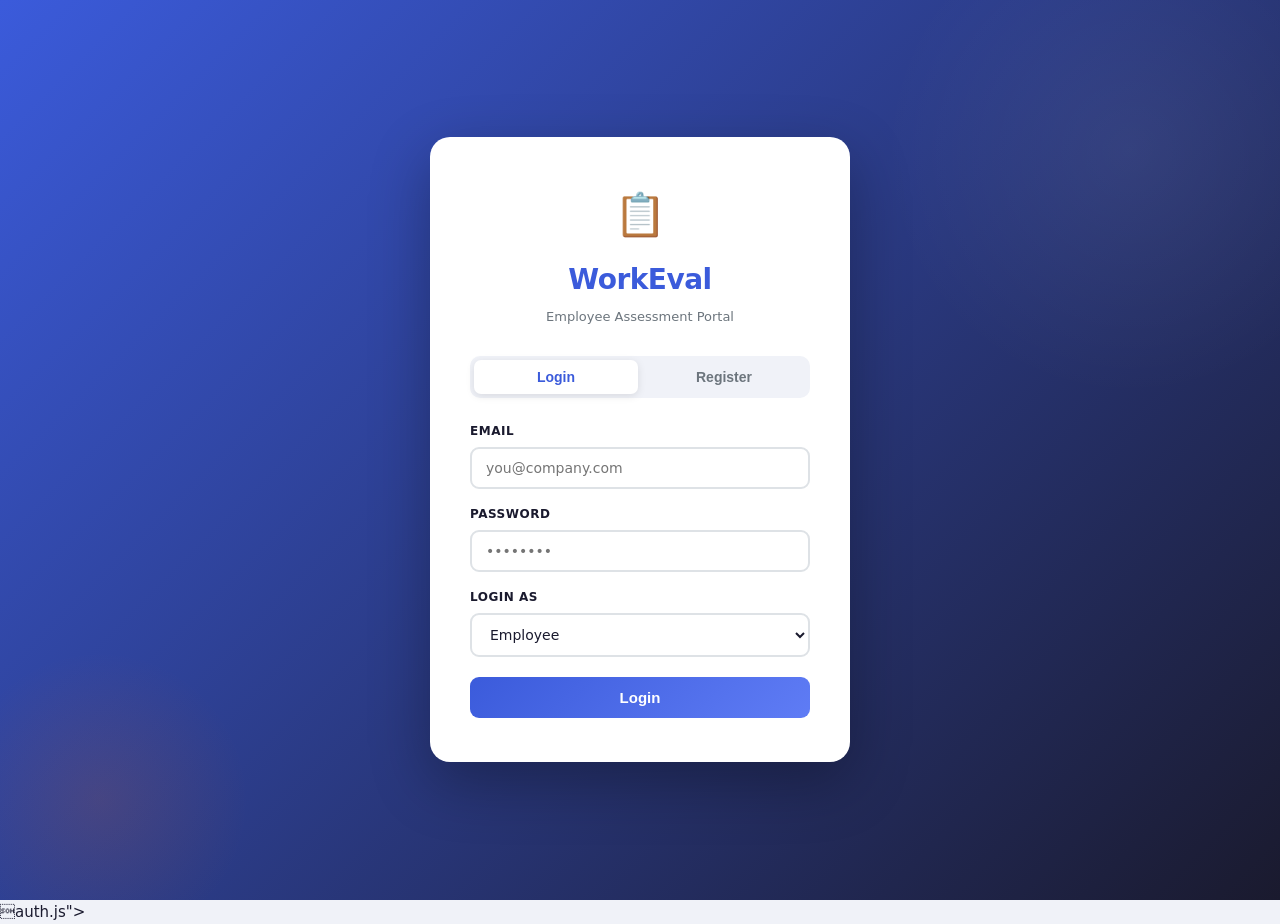
==== Frontend/index.html @ 1afdc10e "Add full project - Backend, Frontend, ML" ====
<!DOCTYPE html>
<html lang="en">
<head>
  <meta charset="UTF-8" />
  <meta name="viewport" content="width=device-width, initial-scale=1.0"/>
  <title>WorkEval – Employee Assessment</title>
  <link rel="stylesheet" href="style.css" />
  <link href="https://fonts.googleapis.com/css2?family=Poppins:wght@300;400;500;600;700;800&display=swap" rel="stylesheet">
</head>
<body>
  <div class="auth-wrapper">
    <div class="auth-card">
      <div class="brand">
        <span class="brand-icon">📋</span>
        <h1>WorkEval</h1>
        <p>Employee Assessment Portal</p>
      </div>

      <div class="tabs">
        <button class="tab active" onclick="switchTab('login')">Login</button>
        <button class="tab" onclick="switchTab('register')">Register</button>
      </div>

      <!-- Login Form -->
      <div id="login-form">
        <div class="form-group">
          <label>Email</label>
          <input type="email" id="login-email" placeholder="you@company.com" />
        </div>
        <div class="form-group">
          <label>Password</label>
          <input type="password" id="login-password" placeholder="••••••••" />
        </div>
        <div class="form-group">
          <label>Login as</label>
          <select id="login-role">
            <option value="employee">Employee</option>
            <option value="admin">Admin / HR</option>
          </select>
        </div>
        <button class="btn-primary" onclick="login()">Login</button>
        <div id="login-msg" class="msg"></div>
      </div>

      <!-- Register Form -->
      <div id="register-form" style="display:none">
        <div class="form-group">
          <label>Full Name</label>
          <input type="text" id="reg-name" placeholder="Jane Smith" />
        </div>
        <div class="form-group">
          <label>Email</label>
          <input type="email" id="reg-email" placeholder="you@company.com" />
        </div>
        <div class="form-group">
          <label>Password</label>
          <input type="password" id="reg-password" placeholder="••••••••" />
        </div>
        <div class="form-group">
          <label>Department</label>
          <input type="text" id="reg-dept" placeholder="Engineering" />
        </div>
        <button class="btn-primary" onclick="register()">Create Account</button>
        <div id="register-msg" class="msg"></div>
      </div>
    </div>
  </div>
  <script src="config.js"></script>
    auth.js"></script>
</body>
</html>
---- Frontend/style.css ----
/* ============ RESET & BASE ============ */
*, *::before, *::after { box-sizing: border-box; margin: 0; padding: 0; }

:root {
  --bg: #f0f2f8;
  --white: #ffffff;
  --primary: #3b5bdb;
  --primary-light: #e7ecff;
  --primary-dark: #2f4ac4;
  --accent: #f76707;
  --text: #1a1a2e;
  --muted: #6c757d;
  --border: #dee2e6;
  --success: #2f9e44;
  --danger: #e03131;
  --warning: #f59f00;
  --shadow: 0 2px 16px rgba(59,91,219,0.08);
  --shadow-lg: 0 8px 32px rgba(59,91,219,0.15);
  --radius: 12px;
}

body {
  font-family: 'Segoe UI', system-ui, sans-serif;
  background: var(--bg);
  color: var(--text);
  line-height: 1.6;
  font-size: 15px;
}

/* ============ ANIMATIONS ============ */
@keyframes fadeInUp {
  from { opacity: 0; transform: translateY(20px); }
  to   { opacity: 1; transform: translateY(0); }
}
@keyframes fadeIn {
  from { opacity: 0; }
  to   { opacity: 1; }
}
@keyframes slideInLeft {
  from { opacity: 0; transform: translateX(-24px); }
  to   { opacity: 1; transform: translateX(0); }
}
@keyframes slideInRight {
  from { opacity: 0; transform: translateX(24px); }
  to   { opacity: 1; transform: translateX(0); }
}
@keyframes scaleIn {
  from { opacity: 0; transform: scale(0.92); }
  to   { opacity: 1; transform: scale(1); }
}
@keyframes pulse {
  0%, 100% { box-shadow: 0 0 0 0 rgba(59,91,219,0.3); }
  50%       { box-shadow: 0 0 0 10px rgba(59,91,219,0); }
}
@keyframes shimmer {
  0%   { background-position: -200% 0; }
  100% { background-position: 200% 0; }
}
@keyframes countUp {
  from { opacity: 0; transform: translateY(8px); }
  to   { opacity: 1; transform: translateY(0); }
}
@keyframes spin {
  to { transform: rotate(360deg); }
}
@keyframes bounceIn {
  0%   { transform: scale(0.3); opacity: 0; }
  50%  { transform: scale(1.05); }
  70%  { transform: scale(0.95); }
  100% { transform: scale(1); opacity: 1; }
}
@keyframes progressFill {
  from { width: 0%; }
}
@keyframes glow {
  0%, 100% { box-shadow: 0 0 8px rgba(59,91,219,0.4); }
  50%       { box-shadow: 0 0 20px rgba(59,91,219,0.7); }
}
@keyframes floatUp {
  0%   { transform: translateY(0); }
  50%  { transform: translateY(-6px); }
  100% { transform: translateY(0); }
}
@keyframes ripple {
  0%   { transform: scale(0); opacity: 0.5; }
  100% { transform: scale(4); opacity: 0; }
}

.animate-fade-up   { animation: fadeInUp 0.5s ease both; }
.animate-fade      { animation: fadeIn 0.4s ease both; }
.animate-scale     { animation: scaleIn 0.4s ease both; }
.animate-slide-left { animation: slideInLeft 0.4s ease both; }

/* Stagger delays */
.delay-1 { animation-delay: 0.05s; }
.delay-2 { animation-delay: 0.1s; }
.delay-3 { animation-delay: 0.15s; }
.delay-4 { animation-delay: 0.2s; }

/* ============ AUTH PAGE ============ */
.auth-wrapper {
  min-height: 100vh;
  display: flex;
  align-items: center;
  justify-content: center;
  background: linear-gradient(135deg, #3b5bdb 0%, #1a1a2e 100%);
  padding: 20px;
  position: relative;
  overflow: hidden;
}
.auth-wrapper::before {
  content: '';
  position: absolute;
  width: 500px; height: 500px;
  background: radial-gradient(circle, rgba(255,255,255,0.06) 0%, transparent 70%);
  top: -100px; right: -100px;
  animation: floatUp 6s ease-in-out infinite;
}
.auth-wrapper::after {
  content: '';
  position: absolute;
  width: 300px; height: 300px;
  background: radial-gradient(circle, rgba(247,103,7,0.12) 0%, transparent 70%);
  bottom: -50px; left: -50px;
  animation: floatUp 8s ease-in-out infinite reverse;
}

.auth-card {
  background: var(--white);
  border-radius: 20px;
  padding: 44px 40px;
  width: 100%;
  max-width: 420px;
  box-shadow: 0 20px 60px rgba(0,0,0,0.3);
  animation: scaleIn 0.5s ease;
  position: relative;
  z-index: 1;
}

.brand { text-align: center; margin-bottom: 28px; }
.brand-icon {
  font-size: 42px;
  display: block;
  margin-bottom: 10px;
  animation: bounceIn 0.7s ease;
}
.brand h1 {
  font-size: 28px;
  font-weight: 800;
  color: var(--primary);
  letter-spacing: -0.5px;
}
.brand p { color: var(--muted); font-size: 13px; margin-top: 4px; }

.tabs {
  display: flex;
  gap: 4px;
  background: var(--bg);
  border-radius: 10px;
  padding: 4px;
  margin-bottom: 24px;
}
.tab {
  flex: 1;
  padding: 9px;
  border: none;
  background: transparent;
  border-radius: 7px;
  cursor: pointer;
  font-size: 14px;
  font-weight: 600;
  color: var(--muted);
  transition: all 0.25s;
}
.tab.active {
  background: var(--white);
  color: var(--primary);
  box-shadow: 0 2px 8px rgba(0,0,0,0.1);
}

/* ============ FORMS ============ */
.form-group { margin-bottom: 16px; }
.form-group label {
  display: block;
  font-size: 12px;
  font-weight: 700;
  color: var(--text);
  margin-bottom: 6px;
  text-transform: uppercase;
  letter-spacing: 0.5px;
}
.form-group input,
.form-group select,
.form-group textarea {
  width: 100%;
  padding: 11px 14px;
  border: 2px solid var(--border);
  border-radius: 9px;
  font-size: 14px;
  font-family: inherit;
  background: var(--white);
  color: var(--text);
  transition: border 0.2s, box-shadow 0.2s;
  outline: none;
}
.form-group input:focus,
.form-group select:focus,
.form-group textarea:focus {
  border-color: var(--primary);
  box-shadow: 0 0 0 3px rgba(59,91,219,0.12);
}
.form-group textarea { resize: vertical; min-height: 80px; }

/* ============ BUTTONS ============ */
.btn-primary {
  width: 100%;
  padding: 12px;
  background: linear-gradient(135deg, var(--primary), #5f7cf5);
  color: #fff;
  border: none;
  border-radius: 9px;
  font-size: 15px;
  font-weight: 700;
  cursor: pointer;
  transition: all 0.25s;
  margin-top: 4px;
  position: relative;
  overflow: hidden;
}
.btn-primary:hover {
  transform: translateY(-1px);
  box-shadow: 0 6px 20px rgba(59,91,219,0.35);
}
.btn-primary:active { transform: translateY(0); }

/* Ripple effect on buttons */
.btn-primary::after {
  content: '';
  position: absolute;
  width: 100%; height: 100%;
  top: 0; left: 0;
  background: rgba(255,255,255,0.15);
  opacity: 0;
  transition: opacity 0.3s;
}
.btn-primary:hover::after { opacity: 1; }

.btn-sm {
  padding: 7px 16px;
  border-radius: 7px;
  font-size: 13px;
  font-weight: 600;
  cursor: pointer;
  border: none;
  transition: all 0.2s;
  position: relative;
  overflow: hidden;
}
.btn-sm:hover { transform: translateY(-1px); }
.btn-sm:active { transform: translateY(0); }

.btn-blue { background: var(--primary); color: #fff; }
.btn-blue:hover { background: var(--primary-dark); box-shadow: 0 4px 12px rgba(59,91,219,0.3); }
.btn-orange { background: var(--accent); color: #fff; }
.btn-orange:hover { background: #e05f00; }
.btn-red { background: var(--danger); color: #fff; }
.btn-red:hover { background: #c02929; box-shadow: 0 4px 12px rgba(224,49,49,0.3); }
.btn-green { background: var(--success); color: #fff; }
.btn-green:hover { background: #257a35; }
.btn-outline {
  background: transparent;
  color: var(--primary);
  border: 2px solid var(--primary);
}
.btn-outline:hover { background: var(--primary-light); }

/* ============ MESSAGES ============ */
.msg { margin-top: 10px; font-size: 13px; padding: 10px 14px; border-radius: 8px; display: none; animation: fadeInUp 0.3s ease; }
.msg.error { background: #fff5f5; color: var(--danger); border: 1.5px solid #ffc9c9; display: block; }
.msg.success { background: #ebfbee; color: var(--success); border: 1.5px solid #b2f2bb; display: block; }

/* ============ DASHBOARD LAYOUT ============ */
.dashboard { display: flex; min-height: 100vh; }

.sidebar {
  width: 220px;
  background: linear-gradient(180deg, #1a1a2e 0%, #2d2d4e 100%);
  padding: 24px 14px;
  display: flex;
  flex-direction: column;
  flex-shrink: 0;
  animation: slideInLeft 0.4s ease;
}

.sidebar-brand {
  display: flex;
  align-items: center;
  gap: 10px;
  margin-bottom: 32px;
  padding: 0 6px;
}
.sidebar-brand span { font-size: 24px; }
.sidebar-brand strong {
  font-size: 18px;
  color: #fff;
  font-weight: 800;
  letter-spacing: -0.3px;
}

.nav-item {
  display: flex;
  align-items: center;
  gap: 10px;
  padding: 10px 12px;
  border-radius: 9px;
  cursor: pointer;
  color: rgba(255,255,255,0.55);
  font-size: 14px;
  font-weight: 500;
  margin-bottom: 3px;
  transition: all 0.2s;
  border: none;
  background: transparent;
  width: 100%;
  text-align: left;
  position: relative;
  overflow: hidden;
}
.nav-item:hover {
  background: rgba(255,255,255,0.08);
  color: rgba(255,255,255,0.9);
  transform: translateX(3px);
}
.nav-item.active {
  background: linear-gradient(135deg, var(--primary), #5f7cf5);
  color: #fff;
  font-weight: 700;
  box-shadow: 0 4px 15px rgba(59,91,219,0.4);
}
.nav-item .icon { font-size: 16px; width: 20px; text-align: center; }

.sidebar-footer { margin-top: auto; }
.user-info {
  padding: 12px;
  border-top: 1px solid rgba(255,255,255,0.1);
  padding-top: 16px;
  margin-bottom: 8px;
}
.user-info .name { font-weight: 700; font-size: 14px; color: #fff; }
.user-info .role-badge { font-size: 11px; color: rgba(255,255,255,0.45); margin-top: 2px; }
.btn-logout {
  width: 100%;
  padding: 9px;
  background: rgba(255,255,255,0.07);
  border: 1px solid rgba(255,255,255,0.12);
  border-radius: 8px;
  cursor: pointer;
  font-size: 13px;
  color: rgba(255,255,255,0.55);
  transition: all 0.2s;
}
.btn-logout:hover {
  background: rgba(224,49,49,0.2);
  color: #ff8787;
  border-color: rgba(224,49,49,0.3);
}

.main-content {
  flex: 1;
  padding: 32px 36px;
  overflow-y: auto;
}

/* ============ PAGES ============ */
.page { display: none; }
.page.active { display: block; animation: fadeInUp 0.4s ease; }

.page-header { margin-bottom: 28px; }
.page-header h2 {
  font-size: 24px;
  font-weight: 800;
  letter-spacing: -0.3px;
}
.page-header p { color: var(--muted); font-size: 14px; margin-top: 5px; }

/* ============ CARDS ============ */
.card {
  background: var(--white);
  border-radius: var(--radius);
  padding: 22px 24px;
  box-shadow: var(--shadow);
  border: 1px solid rgba(0,0,0,0.04);
  transition: box-shadow 0.3s;
}
.card:hover { box-shadow: var(--shadow-lg); }

/* ============ STAT CARDS ============ */
.stats-row {
  display: grid;
  grid-template-columns: repeat(auto-fit, minmax(160px, 1fr));
  gap: 16px;
  margin-bottom: 28px;
}
.stat-card {
  background: var(--white);
  border-radius: var(--radius);
  padding: 20px 22px;
  box-shadow: var(--shadow);
  border: 1px solid rgba(0,0,0,0.04);
  transition: all 0.3s;
  animation: fadeInUp 0.5s ease both;
}
.stat-card:hover {
  transform: translateY(-3px);
  box-shadow: var(--shadow-lg);
}
.stat-card .stat-label {
  font-size: 11px;
  color: var(--muted);
  text-transform: uppercase;
  letter-spacing: 0.8px;
  font-weight: 700;
}
.stat-card .stat-value {
  font-size: 34px;
  font-weight: 800;
  color: var(--primary);
  margin: 6px 0 2px;
  animation: countUp 0.6s ease;
}
.stat-card .stat-icon {
  font-size: 24px;
  margin-bottom: 8px;
  display: block;
}

/* ============ TABLE ============ */
.table-wrap { overflow-x: auto; }
table { width: 100%; border-collapse: collapse; font-size: 14px; }
thead tr { background: #f8f9ff; }
th, td { padding: 12px 16px; text-align: left; border-bottom: 1px solid #f0f2f8; }
th {
  font-weight: 700;
  font-size: 11px;
  text-transform: uppercase;
  letter-spacing: 0.6px;
  color: var(--muted);
}
tbody tr {
  transition: background 0.15s, transform 0.15s;
}
tbody tr:hover {
  background: #f8f9ff;
}
tr:last-child td { border-bottom: none; }

/* ============ BADGE ============ */
.badge {
  display: inline-block;
  padding: 4px 12px;
  border-radius: 99px;
  font-size: 12px;
  font-weight: 700;
}
.badge-green { background: #ebfbee; color: var(--success); }
.badge-orange { background: #fff4e6; color: var(--accent); }
.badge-red { background: #fff5f5; color: var(--danger); }
.badge-blue { background: var(--primary-light); color: var(--primary); }
.badge-gray { background: var(--bg); color: var(--muted); }

/* ============ QUIZ ============ */
.quiz-container { max-width: 700px; }
.quiz-header { margin-bottom: 24px; }
.quiz-header h3 { font-size: 20px; font-weight: 800; }

.progress-bar-wrap {
  background: var(--border);
  border-radius: 99px;
  height: 7px;
  margin: 14px 0 6px;
  overflow: hidden;
}
.progress-bar {
  background: linear-gradient(90deg, var(--primary), #5f7cf5);
  height: 7px;
  border-radius: 99px;
  transition: width 0.4s cubic-bezier(0.4,0,0.2,1);
  animation: progressFill 0.5s ease;
}
.q-count { font-size: 13px; color: var(--muted); font-weight: 600; }

.question-card {
  animation: fadeInUp 0.35s ease;
}
.question-card .q-text {
  font-size: 17px;
  font-weight: 700;
  margin-bottom: 18px;
  line-height: 1.5;
}

.option {
  display: flex;
  align-items: center;
  gap: 12px;
  padding: 13px 16px;
  border: 2px solid var(--border);
  border-radius: 10px;
  margin-bottom: 10px;
  cursor: pointer;
  transition: all 0.2s;
  font-size: 14px;
  position: relative;
  overflow: hidden;
}
.option:hover {
  border-color: var(--primary);
  background: #f0f4ff;
  transform: translateX(4px);
}
.option.selected {
  border-color: var(--primary);
  background: #e7ecff;
  font-weight: 600;
  color: var(--text);
}
.option span { flex: 1; font-size: 14px; color: inherit; }
.option input[type=radio] { accent-color: var(--primary); width: 16px; height: 16px; flex-shrink: 0; }

.quiz-nav { display: flex; gap: 10px; margin-top: 20px; }

/* ============ RESULT ============ */
.result-box {
  text-align: center;
  padding: 40px 32px;
  max-width: 520px;
  margin: 0 auto;
  animation: scaleIn 0.5s ease;
}
.result-circle {
  width: 140px;
  height: 140px;
  border-radius: 50%;
  background: linear-gradient(135deg, var(--primary), #5f7cf5);
  display: flex;
  flex-direction: column;
  align-items: center;
  justify-content: center;
  margin: 0 auto 20px;
  box-shadow: 0 8px 32px rgba(59,91,219,0.3);
  animation: bounceIn 0.7s ease, glow 3s ease-in-out infinite;
}
.result-score {
  font-size: 44px;
  font-weight: 900;
  color: #fff;
  line-height: 1;
}
.result-score-label { font-size: 12px; color: rgba(255,255,255,0.75); font-weight: 600; }
.result-quiz-name { font-size: 14px; color: var(--muted); margin-bottom: 12px; }
.performance-tag {
  display: inline-block;
  padding: 8px 22px;
  border-radius: 99px;
  font-size: 15px;
  font-weight: 800;
  margin-bottom: 24px;
  animation: bounceIn 0.6s 0.2s ease both;
}
.result-stats {
  display: flex;
  gap: 0;
  border: 1px solid var(--border);
  border-radius: 12px;
  overflow: hidden;
  margin-bottom: 22px;
}
.result-stat {
  flex: 1;
  padding: 14px;
  border-right: 1px solid var(--border);
  animation: fadeInUp 0.4s ease both;
}
.result-stat:last-child { border-right: none; }
.result-stat-val { font-size: 20px; font-weight: 800; color: var(--primary); }
.result-stat-lbl { font-size: 11px; color: var(--muted); text-transform: uppercase; letter-spacing: 0.5px; margin-top: 2px; }

.feedback-box {
  background: linear-gradient(135deg, #f8f9ff, #fff);
  border-radius: 12px;
  padding: 18px 20px;
  text-align: left;
  font-size: 14px;
  line-height: 1.75;
  color: var(--text);
  border-left: 4px solid var(--primary);
  margin-bottom: 24px;
  animation: fadeInUp 0.5s 0.3s ease both;
}
.feedback-box .fb-label {
  font-weight: 800;
  font-size: 11px;
  text-transform: uppercase;
  color: var(--primary);
  margin-bottom: 8px;
  letter-spacing: 0.8px;
  display: flex;
  align-items: center;
  gap: 6px;
}

/* ============ MODAL ============ */
.modal-overlay {
  position: fixed; inset: 0;
  background: rgba(0,0,0,0.5);
  display: flex; align-items: center; justify-content: center;
  z-index: 1000;
  padding: 20px;
  animation: fadeIn 0.2s ease;
  backdrop-filter: blur(2px);
}
.modal {
  background: var(--white);
  border-radius: 16px;
  padding: 30px;
  width: 100%;
  max-width: 480px;
  box-shadow: 0 20px 60px rgba(0,0,0,0.2);
  animation: scaleIn 0.3s ease;
}
.modal h3 { font-size: 19px; font-weight: 800; margin-bottom: 20px; }
.modal-footer { display: flex; gap: 10px; justify-content: flex-end; margin-top: 22px; }

/* ============ LOADING ============ */
.loading-spinner {
  display: inline-block;
  width: 18px; height: 18px;
  border: 2px solid rgba(255,255,255,0.3);
  border-top-color: #fff;
  border-radius: 50%;
  animation: spin 0.7s linear infinite;
  vertical-align: middle;
  margin-right: 6px;
}

/* Skeleton loader */
.skeleton {
  background: linear-gradient(90deg, #f0f2f8 25%, #e8eaf0 50%, #f0f2f8 75%);
  background-size: 200% 100%;
  animation: shimmer 1.5s infinite;
  border-radius: 6px;
}

/* ============ MISC ============ */
.section-title {
  font-size: 16px;
  font-weight: 800;
  margin-bottom: 16px;
  letter-spacing: -0.2px;
}
.flex-between { display: flex; align-items: center; justify-content: space-between; flex-wrap: wrap; gap: 10px; }
.mt-16 { margin-top: 16px; }
.mt-8 { margin-top: 8px; }
.empty-state {
  text-align: center;
  padding: 48px;
  color: var(--muted);
  font-size: 14px;
}
.empty-state span { display: block; font-size: 40px; margin-bottom: 10px; }

/* ============ QUIZ LIST CARDS ============ */
.quiz-list-card {
  background: var(--white);
  border-radius: 12px;
  padding: 20px 22px;
  margin-bottom: 12px;
  border: 2px solid transparent;
  box-shadow: var(--shadow);
  transition: all 0.25s;
  animation: fadeInUp 0.4s ease both;
}
.quiz-list-card:hover {
  border-color: var(--primary);
  transform: translateY(-2px);
  box-shadow: var(--shadow-lg);
}

/* ============ SCORE PILL ============ */
.score-pill {
  display: inline-block;
  padding: 4px 14px;
  border-radius: 99px;
  font-weight: 800;
  font-size: 13px;
}

@media (max-width: 768px) {
  .sidebar { display: none; }
  .main-content { padding: 16px; }
  .stats-row { grid-template-columns: repeat(2, 1fr); }
}

/* ============ ANIMATIONS ============ */

/* Page load fade-in */
@keyframes fadeInUp {
  from { opacity: 0; transform: translateY(22px); }
  to   { opacity: 1; transform: translateY(0); }
}
@keyframes fadeIn {
  from { opacity: 0; }
  to   { opacity: 1; }
}
@keyframes slideInLeft {
  from { opacity: 0; transform: translateX(-24px); }
  to   { opacity: 1; transform: translateX(0); }
}
@keyframes slideInRight {
  from { opacity: 0; transform: translateX(24px); }
  to   { opacity: 1; transform: translateX(0); }
}
@keyframes scaleIn {
  from { opacity: 0; transform: scale(0.88); }
  to   { opacity: 1; transform: scale(1); }
}
@keyframes popIn {
  0%   { opacity: 0; transform: scale(0.5); }
  70%  { transform: scale(1.08); }
  100% { opacity: 1; transform: scale(1); }
}
@keyframes pulse {
  0%, 100% { transform: scale(1); }
  50%       { transform: scale(1.04); }
}
@keyframes shimmer {
  0%   { background-position: -400px 0; }
  100% { background-position: 400px 0; }
}
@keyframes countUp {
  from { opacity: 0; transform: translateY(10px); }
  to   { opacity: 1; transform: translateY(0); }
}
@keyframes progressFill {
  from { width: 0%; }
}
@keyframes spin {
  to { transform: rotate(360deg); }
}
@keyframes bounceIn {
  0%   { opacity: 0; transform: scale(0.3); }
  50%  { opacity: 1; transform: scale(1.05); }
  70%  { transform: scale(0.9); }
  100% { transform: scale(1); }
}
@keyframes ripple {
  to { transform: scale(4); opacity: 0; }
}
@keyframes float {
  0%, 100% { transform: translateY(0px); }
  50%       { transform: translateY(-6px); }
}
@keyframes glow {
  0%, 100% { box-shadow: 0 0 5px rgba(59,91,219,0.3); }
  50%       { box-shadow: 0 0 20px rgba(59,91,219,0.6); }
}

/* Auth card */
.auth-card {
  animation: scaleIn 0.45s cubic-bezier(0.34, 1.56, 0.64, 1) both;
}
.brand { animation: fadeInUp 0.5s 0.1s both; }
.tabs  { animation: fadeInUp 0.5s 0.2s both; }
#login-form, #register-form { animation: fadeInUp 0.4s 0.25s both; }

/* Sidebar */
.sidebar { animation: slideInLeft 0.4s cubic-bezier(0.22,1,0.36,1) both; }
.nav-item {
  transition: all 0.2s cubic-bezier(0.22,1,0.36,1);
  position: relative; overflow: hidden;
}
.nav-item::after {
  content: ''; position: absolute; inset: 0;
  background: radial-gradient(circle, rgba(59,91,219,0.15) 0%, transparent 70%);
  opacity: 0; transition: opacity 0.3s;
}
.nav-item:hover::after { opacity: 1; }
.nav-item.active { animation: none; }

/* Page transitions */
.page.active { animation: fadeInUp 0.35s cubic-bezier(0.22,1,0.36,1) both; }

/* KPI / Stat cards */
.kpi, .stat-card {
  transition: transform 0.25s cubic-bezier(0.22,1,0.36,1), box-shadow 0.25s;
}
.kpi:hover, .stat-card:hover {
  transform: translateY(-4px);
  box-shadow: 0 8px 28px rgba(59,91,219,0.15);
}
.kpi { animation: fadeInUp 0.5s both; }
.kpi:nth-child(1) { animation-delay: 0.05s; }
.kpi:nth-child(2) { animation-delay: 0.12s; }
.kpi:nth-child(3) { animation-delay: 0.19s; }
.kpi:nth-child(4) { animation-delay: 0.26s; }

/* KPI values count up */
.kpi-val, .stat-value { animation: countUp 0.6s 0.3s both; }

/* Cards */
.card {
  animation: fadeInUp 0.4s 0.1s both;
  transition: box-shadow 0.25s;
}
.card:hover { box-shadow: 0 6px 24px rgba(0,0,0,0.1); }

/* Recent submission cards */
.sub-card {
  animation: slideInRight 0.4s both;
  transition: transform 0.2s, box-shadow 0.2s;
}
.sub-card:hover { transform: translateX(4px); box-shadow: 0 4px 16px rgba(59,91,219,0.1); }
.sub-card:nth-child(1) { animation-delay: 0.05s; }
.sub-card:nth-child(2) { animation-delay: 0.12s; }
.sub-card:nth-child(3) { animation-delay: 0.19s; }
.sub-card:nth-child(4) { animation-delay: 0.26s; }
.sub-card:nth-child(5) { animation-delay: 0.33s; }
.sub-card:nth-child(6) { animation-delay: 0.40s; }

/* Employee cards */
.emp-card {
  transition: transform 0.25s cubic-bezier(0.22,1,0.36,1), box-shadow 0.25s, border-color 0.2s;
  animation: fadeInUp 0.5s both;
}
.emp-card:nth-child(1) { animation-delay: 0.05s; }
.emp-card:nth-child(2) { animation-delay: 0.12s; }
.emp-card:nth-child(3) { animation-delay: 0.19s; }
.emp-card:nth-child(4) { animation-delay: 0.26s; }
.emp-card:nth-child(5) { animation-delay: 0.33s; }

/* Quiz list cards */
.quiz-card {
  animation: fadeInUp 0.4s both;
  transition: transform 0.2s, box-shadow 0.2s;
}
.quiz-card:hover { transform: translateX(4px); box-shadow: 0 4px 16px rgba(59,91,219,0.08); }
.quiz-card:nth-child(1) { animation-delay: 0.05s; }
.quiz-card:nth-child(2) { animation-delay: 0.12s; }
.quiz-card:nth-child(3) { animation-delay: 0.19s; }

/* Table rows */
tbody tr {
  animation: fadeInUp 0.3s both;
  transition: background 0.15s;
}
tbody tr:nth-child(1) { animation-delay: 0.04s; }
tbody tr:nth-child(2) { animation-delay: 0.08s; }
tbody tr:nth-child(3) { animation-delay: 0.12s; }
tbody tr:nth-child(4) { animation-delay: 0.16s; }
tbody tr:nth-child(5) { animation-delay: 0.20s; }
tbody tr:nth-child(6) { animation-delay: 0.24s; }

/* Buttons */
.btn-primary {
  transition: transform 0.15s, box-shadow 0.15s, background 0.2s;
  position: relative; overflow: hidden;
}
.btn-primary:hover  { transform: translateY(-1px); box-shadow: 0 4px 14px rgba(59,91,219,0.35); }
.btn-primary:active { transform: translateY(0); }

.btn-sm {
  transition: transform 0.15s, box-shadow 0.15s;
  position: relative; overflow: hidden;
}
.btn-sm:hover  { transform: translateY(-1px); }
.btn-sm:active { transform: translateY(0); }

/* Ripple effect on buttons */
.btn-primary::after, .btn-sm::after {
  content: ''; position: absolute;
  width: 10px; height: 10px;
  border-radius: 50%;
  background: rgba(255,255,255,0.35);
  transform: scale(0); opacity: 0;
  transition: none;
}

/* Badge animations */
.badge { transition: transform 0.2s; }
.badge:hover { transform: scale(1.08); }

/* Quiz options */
.option {
  transition: all 0.18s cubic-bezier(0.22,1,0.36,1);
  animation: fadeInUp 0.3s both;
}
.option:nth-child(1) { animation-delay: 0.05s; }
.option:nth-child(2) { animation-delay: 0.1s; }
.option:nth-child(3) { animation-delay: 0.15s; }
.option:nth-child(4) { animation-delay: 0.2s; }
.option:hover { transform: translateX(4px); }
.option.selected { animation: pulse 0.3s ease; }

/* Progress bar */
.progress-bar { animation: progressFill 0.6s cubic-bezier(0.22,1,0.36,1) both; }

/* Result page */
.result-box { animation: scaleIn 0.5s cubic-bezier(0.34,1.56,0.64,1) both; }
.result-score { animation: bounceIn 0.7s 0.2s both; }
.performance-tag { animation: popIn 0.5s 0.5s both; }
.feedback-box { animation: fadeInUp 0.5s 0.7s both; }

/* Sidebar brand floating */
.sidebar-brand span { animation: float 3s ease-in-out infinite; display: inline-block; }

/* Loading skeleton shimmer */
.skeleton {
  background: linear-gradient(90deg, #f0f0f0 25%, #e0e0e0 50%, #f0f0f0 75%);
  background-size: 400px 100%;
  animation: shimmer 1.4s infinite;
  border-radius: 6px;
  height: 16px;
}

/* Spinner */
.spinner {
  width: 20px; height: 20px;
  border: 2px solid rgba(59,91,219,0.2);
  border-top-color: var(--primary);
  border-radius: 50%;
  animation: spin 0.7s linear infinite;
  display: inline-block; margin-right: 8px; vertical-align: middle;
}

/* Modal */
.modal-overlay { animation: fadeIn 0.2s both; }
.modal { animation: scaleIn 0.3s cubic-bezier(0.34,1.56,0.64,1) both; }

/* Detail header */
.detail-header { animation: slideInLeft 0.4s cubic-bezier(0.22,1,0.36,1) both; }

/* Input focus animation */
.form-group input:focus,
.form-group select:focus,
.form-group textarea:focus {
  transform: scale(1.005);
}

/* Score pill hover */
.score-pill {
  transition: transform 0.2s;
  display: inline-block;
}
.score-pill:hover { transform: scale(1.1); }

/* Glow on active nav */
.nav-item.active { animation: none; }

/* Smooth sidebar transitions */
.sidebar-footer { animation: fadeInUp 0.5s 0.4s both; }

/* Toast notification */
.toast {
  position: fixed; bottom: 24px; right: 24px;
  background: var(--text); color: #fff;
  padding: 12px 20px; border-radius: 10px;
  font-size: 14px; font-weight: 500;
  box-shadow: 0 4px 20px rgba(0,0,0,0.2);
  animation: slideInRight 0.35s cubic-bezier(0.22,1,0.36,1) both;
  z-index: 9999;
}
.toast.success { background: var(--success); }
.toast.error   { background: var(--danger); }

/* Fade out toast */
.toast.hide {
  animation: fadeIn 0.3s reverse both;
}

/* ── TIMER ── */
.timer-bar-wrap { background: #eee; border-radius: 99px; height: 5px; margin-bottom: 6px; }
.timer-bar { height: 5px; border-radius: 99px; transition: width 1s linear, background 0.5s; }
.timer-display {
  font-size: 13px; font-weight: 700; color: var(--primary);
  display: flex; align-items: center; gap: 6px; margin-bottom: 10px;
}
.timer-display.warning { color: var(--warning); animation: pulse 0.8s infinite; }
.timer-display.danger  { color: var(--danger);  animation: pulse 0.4s infinite; }

/* ── RESULT PAGE (full) ── */
.result-page { max-width: 680px; margin: 0 auto; }
.result-hero {
  background: linear-gradient(135deg, var(--primary) 0%, #5c7cfa 100%);
  border-radius: 16px; padding: 36px; text-align: center;
  color: #fff; margin-bottom: 20px;
  animation: scaleIn 0.5s cubic-bezier(0.34,1.56,0.64,1) both;
}
.result-hero .big-score { font-size: 72px; font-weight: 900; line-height: 1; }
.result-hero .score-label { font-size: 14px; opacity: 0.8; margin-top: 4px; }
.result-hero .perf-tag {
  display: inline-block; padding: 5px 18px; border-radius: 99px;
  background: rgba(255,255,255,0.2); font-weight: 700; margin-top: 12px; font-size: 15px;
  animation: popIn 0.5s 0.4s both;
}
.result-stats {
  display: grid; grid-template-columns: repeat(3,1fr); gap: 12px; margin-bottom: 20px;
  animation: fadeInUp 0.5s 0.2s both;
}
.res-stat {
  background: #fff; border: 1px solid var(--border); border-radius: 10px;
  padding: 14px; text-align: center;
}
.res-stat-val { font-size: 22px; font-weight: 800; color: var(--primary); }
.res-stat-lbl { font-size: 11px; color: var(--muted); text-transform: uppercase; margin-top: 2px; }
.feedback-card {
  background: #fff; border: 1px solid var(--border); border-radius: 12px;
  padding: 20px 22px; margin-bottom: 16px;
  border-left: 4px solid var(--primary);
  animation: fadeInUp 0.5s 0.35s both;
}
.feedback-card .fb-title { font-size: 12px; font-weight: 700; text-transform: uppercase;
  color: var(--muted); letter-spacing: 0.5px; margin-bottom: 8px; }
.feedback-card p { font-size: 14px; line-height: 1.7; color: var(--text); }
.result-actions { display: flex; gap: 10px; animation: fadeInUp 0.5s 0.5s both; }

/* ── Q&A REVIEW ── */
.review-item {
  background: #fff; border: 1px solid var(--border); border-radius: 10px;
  padding: 16px 18px; margin-bottom: 10px;
  animation: fadeInUp 0.3s both;
}
.review-item .r-question { font-weight: 700; font-size: 14px; margin-bottom: 10px; }
.review-opt {
  display: flex; align-items: center; gap: 10px;
  padding: 8px 12px; border-radius: 8px; margin-bottom: 6px; font-size: 13px;
}
.review-opt.correct  { background: #ebfbee; color: #2f9e44; font-weight: 600; }
.review-opt.wrong    { background: #fff5f5; color: #e03131; }
.review-opt.neutral  { background: var(--bg); color: var(--muted); }
.review-opt .r-icon  { font-size: 14px; flex-shrink: 0; }
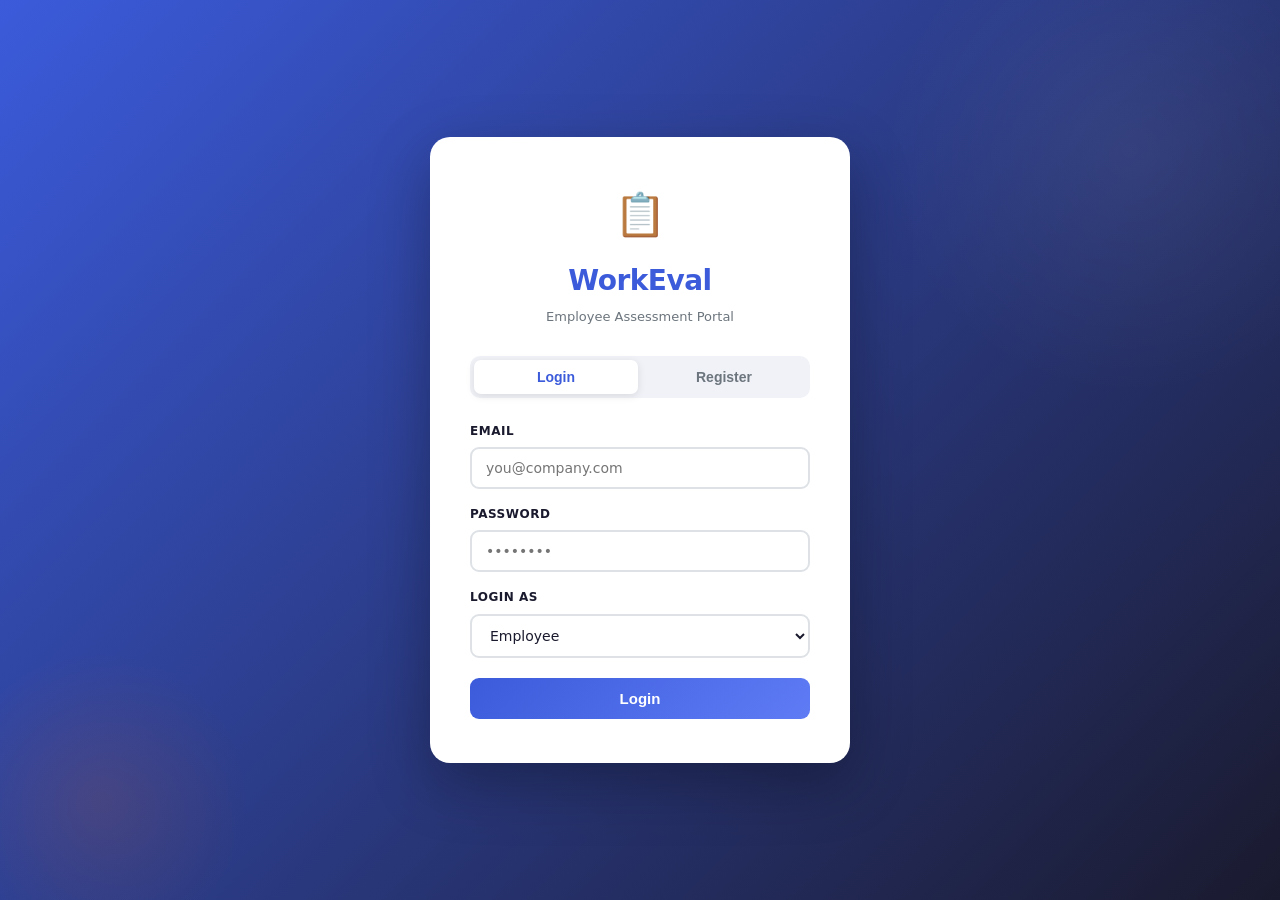
==== commit 57f551c9: "Update index.html" ====
--- a/Frontend/index.html
+++ b/Frontend/index.html
@@ -66,6 +66,6 @@
     </div>
   </div>
   <script src="config.js"></script>
-    auth.js"></script>
+    <script src="auth.js"></script>
 </body>
 </html>
